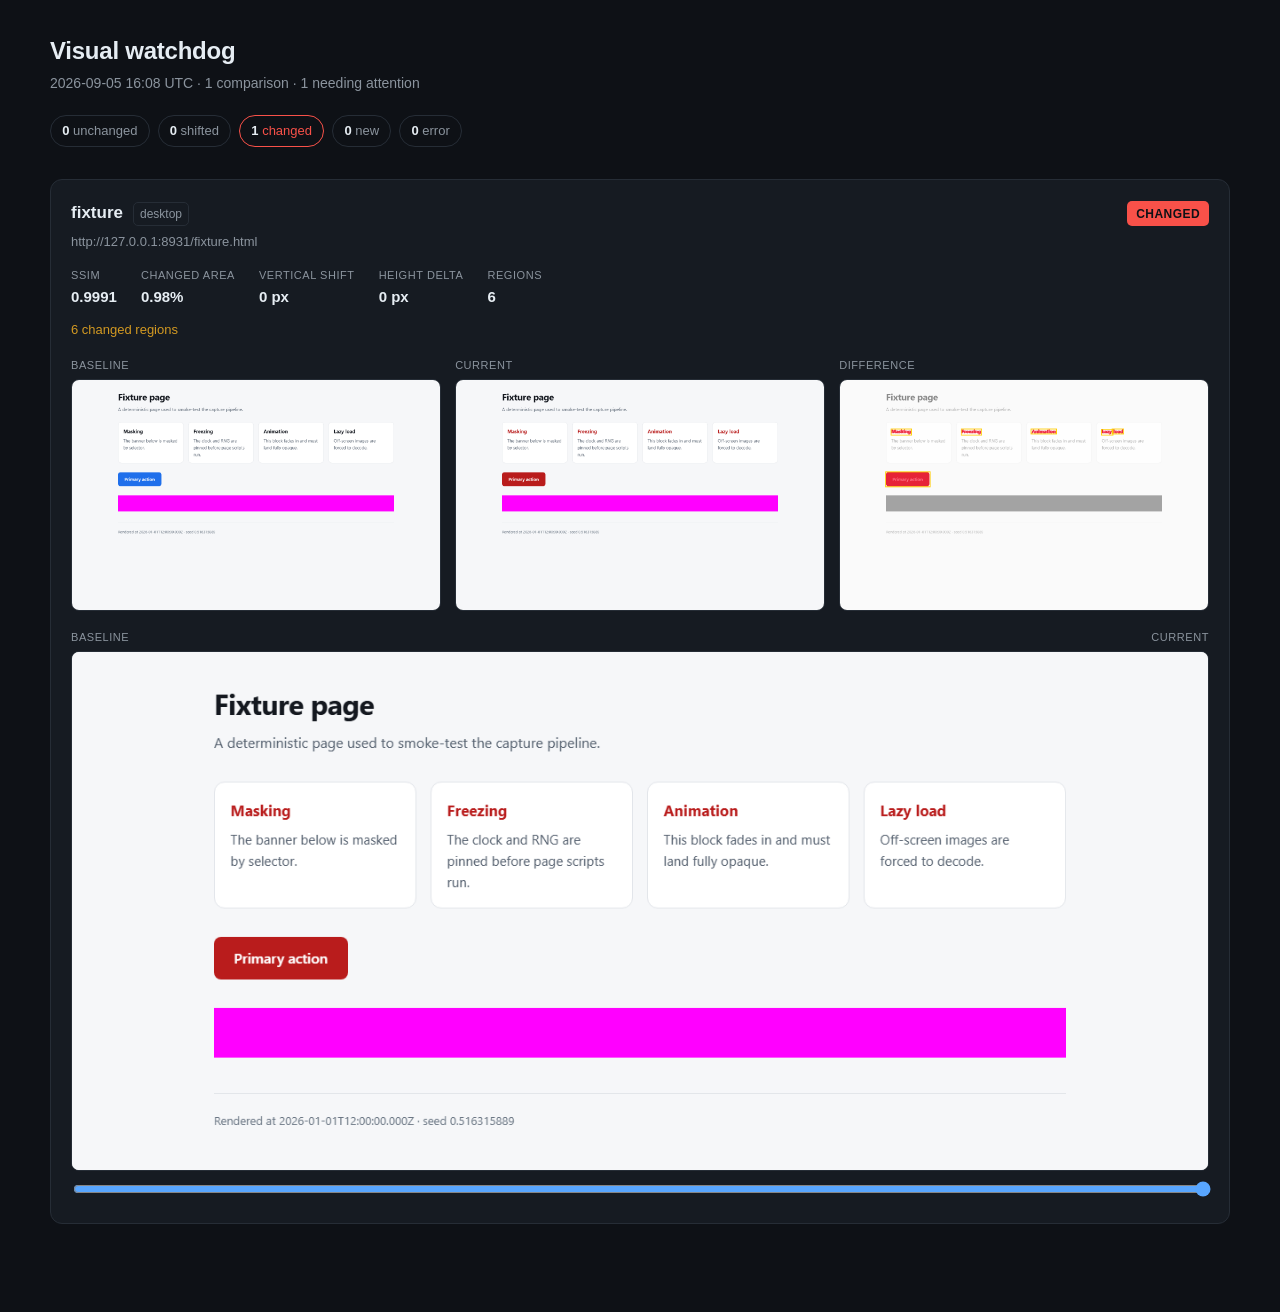
==== docs/index.html @ a8039065 "Add visual-watchdog: screenshot pages and report real visual changes." ====
<!doctype html>
<html lang="en">
<head>
<meta charset="utf-8">
<meta name="viewport" content="width=device-width, initial-scale=1">
<title>Visual watchdog report</title>
<style>
  :root {
    --bg: #0e1116;
    --card: #161b22;
    --line: #262d36;
    --text: #e6edf3;
    --dim: #8b949e;
    --pass: #3fb950;
    --shifted: #d29922;
    --changed: #f85149;
    --new: #58a6ff;
    --error: #bc8cff;
  }
  * { box-sizing: border-box; }
  body {
    margin: 0;
    padding: 2rem 1.25rem 4rem;
    background: var(--bg);
    color: var(--text);
    font: 15px/1.55 ui-sans-serif, -apple-system, "Segoe UI", Roboto, sans-serif;
  }
  .wrap { max-width: 1180px; margin: 0 auto; }
  h1 { margin: 0 0 .25rem; font-size: 1.5rem; letter-spacing: -.01em; }
  .meta { margin: 0 0 1.25rem; color: var(--dim); font-size: .875rem; }
  .tally { display: flex; flex-wrap: wrap; gap: .5rem; padding: 0; margin: 0 0 2rem; list-style: none; }
  .tally li {
    padding: .3rem .7rem; border: 1px solid var(--line); border-radius: 999px;
    font-size: .8125rem; color: var(--dim);
  }
  .tally li b { color: var(--text); font-weight: 600; }
  .tally li.on { border-color: currentColor; }
  .tally .k-unchanged.on { color: var(--pass); }
  .tally .k-shifted.on { color: var(--shifted); }
  .tally .k-changed.on { color: var(--changed); }
  .tally .k-new.on { color: var(--new); }
  .tally .k-error.on { color: var(--error); }

  .card {
    border: 1px solid var(--line); border-radius: 12px; background: var(--card);
    padding: 1.25rem; margin-bottom: 1.5rem;
  }
  .card header { display: flex; align-items: baseline; gap: .6rem; flex-wrap: wrap; }
  .card h2 { margin: 0; font-size: 1.0625rem; font-weight: 600; }
  .vp {
    font-size: .75rem; color: var(--dim); border: 1px solid var(--line);
    border-radius: 5px; padding: .1rem .4rem;
  }
  .badge {
    margin-left: auto; font-size: .75rem; font-weight: 600; text-transform: uppercase;
    letter-spacing: .04em; padding: .2rem .55rem; border-radius: 5px; color: #0e1116;
  }
  .status-pass .badge { background: var(--pass); }
  .status-shifted .badge { background: var(--shifted); }
  .status-changed .badge { background: var(--changed); }
  .status-new .badge { background: var(--new); }
  .status-error .badge { background: var(--error); }

  .url { margin: .35rem 0 .9rem; font-size: .8125rem; }
  .url a { color: var(--dim); text-decoration: none; }
  .url a:hover { color: var(--new); text-decoration: underline; }

  .stats { display: flex; flex-wrap: wrap; gap: 1.5rem; margin: 0 0 .75rem; }
  .stats div { display: flex; flex-direction: column; }
  .stats dt { font-size: .6875rem; text-transform: uppercase; letter-spacing: .05em; color: var(--dim); }
  .stats dd { margin: .1rem 0 0; font-variant-numeric: tabular-nums; font-weight: 600; }
  .note { margin: 0 0 1rem; font-size: .8125rem; color: var(--shifted); }

  .frames { display: grid; grid-template-columns: repeat(auto-fit, minmax(220px, 1fr)); gap: .9rem; }
  figure { margin: 0; }
  figcaption { font-size: .6875rem; text-transform: uppercase; letter-spacing: .05em; color: var(--dim); margin-bottom: .35rem; }
  .frames a { display: block; border: 1px solid var(--line); border-radius: 8px; overflow: hidden; max-height: 340px; }
  .frames img { display: block; width: 100%; }

  .onion { margin-top: 1.1rem; }
  .onion-label { display: flex; justify-content: space-between; font-size: .6875rem; text-transform: uppercase; letter-spacing: .05em; color: var(--dim); margin-bottom: .35rem; }
  .stack { position: relative; border: 1px solid var(--line); border-radius: 8px; overflow: hidden; max-height: 520px; }
  .stack img { display: block; width: 100%; }
  .stack .over { position: absolute; top: 0; left: 0; }
  input[type=range] { width: 100%; margin-top: .6rem; accent-color: var(--new); }
  .empty { color: var(--dim); font-size: .875rem; }
</style>
</head>
<body>
<div class="wrap">
  <h1>Visual watchdog</h1>
  <p class="meta">
    2026-09-05 16:08 UTC &middot; 1 comparison
&middot; 1 needing attention  </p>

  <ul class="tally">
    <li class="k-unchanged"><b>0</b> unchanged</li>
    <li class="k-shifted"><b>0</b> shifted</li>
    <li class="k-changed on"><b>1</b> changed</li>
    <li class="k-new"><b>0</b> new</li>
    <li class="k-error"><b>0</b> error</li>
  </ul>

  <section class="card status-changed">
    <header>
      <h2>fixture</h2>
      <span class="vp">desktop</span>
      <span class="badge">changed</span>
    </header>
    <p class="url"><a href="http://127.0.0.1:8931/fixture.html" target="_blank" rel="noreferrer">http://127.0.0.1:8931/fixture.html</a></p>

    <dl class="stats">
      <div><dt>SSIM</dt><dd>0.9991</dd></div>
      <div><dt>Changed area</dt><dd>0.98%</dd></div>
      <div><dt>Vertical shift</dt><dd>0 px</dd></div>
      <div><dt>Height delta</dt><dd>0 px</dd></div>
      <div><dt>Regions</dt><dd>6</dd></div>
    </dl>
    <p class="note">6 changed regions</p>

    <div class="frames">
      <figure>
        <figcaption>Baseline</figcaption>
        <a href="assets/fixture__desktop__baseline.png" target="_blank"><img src="assets/fixture__desktop__baseline.png" alt="baseline"></a>
      </figure>
      <figure>
        <figcaption>Current</figcaption>
        <a href="assets/fixture__desktop__current.png" target="_blank"><img src="assets/fixture__desktop__current.png" alt="current"></a>
      </figure>
      <figure>
        <figcaption>Difference</figcaption>
        <a href="diffs/fixture__desktop.png" target="_blank"><img src="diffs/fixture__desktop.png" alt="difference"></a>
      </figure>
    </div>

    <div class="onion" data-onion>
      <div class="onion-label"><span>Baseline</span><span>Current</span></div>
      <div class="stack">
        <img src="assets/fixture__desktop__baseline.png" alt="baseline layer">
        <img class="over" src="assets/fixture__desktop__current.png" alt="current layer">
      </div>
      <input type="range" min="0" max="100" value="100" aria-label="Blend between baseline and current">
    </div>
  </section>
</div>

<script>
  for (const box of document.querySelectorAll('[data-onion]')) {
    const slider = box.querySelector('input[type=range]');
    const overlay = box.querySelector('.over');
    const apply = () => { overlay.style.opacity = String(slider.value / 100); };
    slider.addEventListener('input', apply);
    apply();
  }
</script>
</body>
</html>
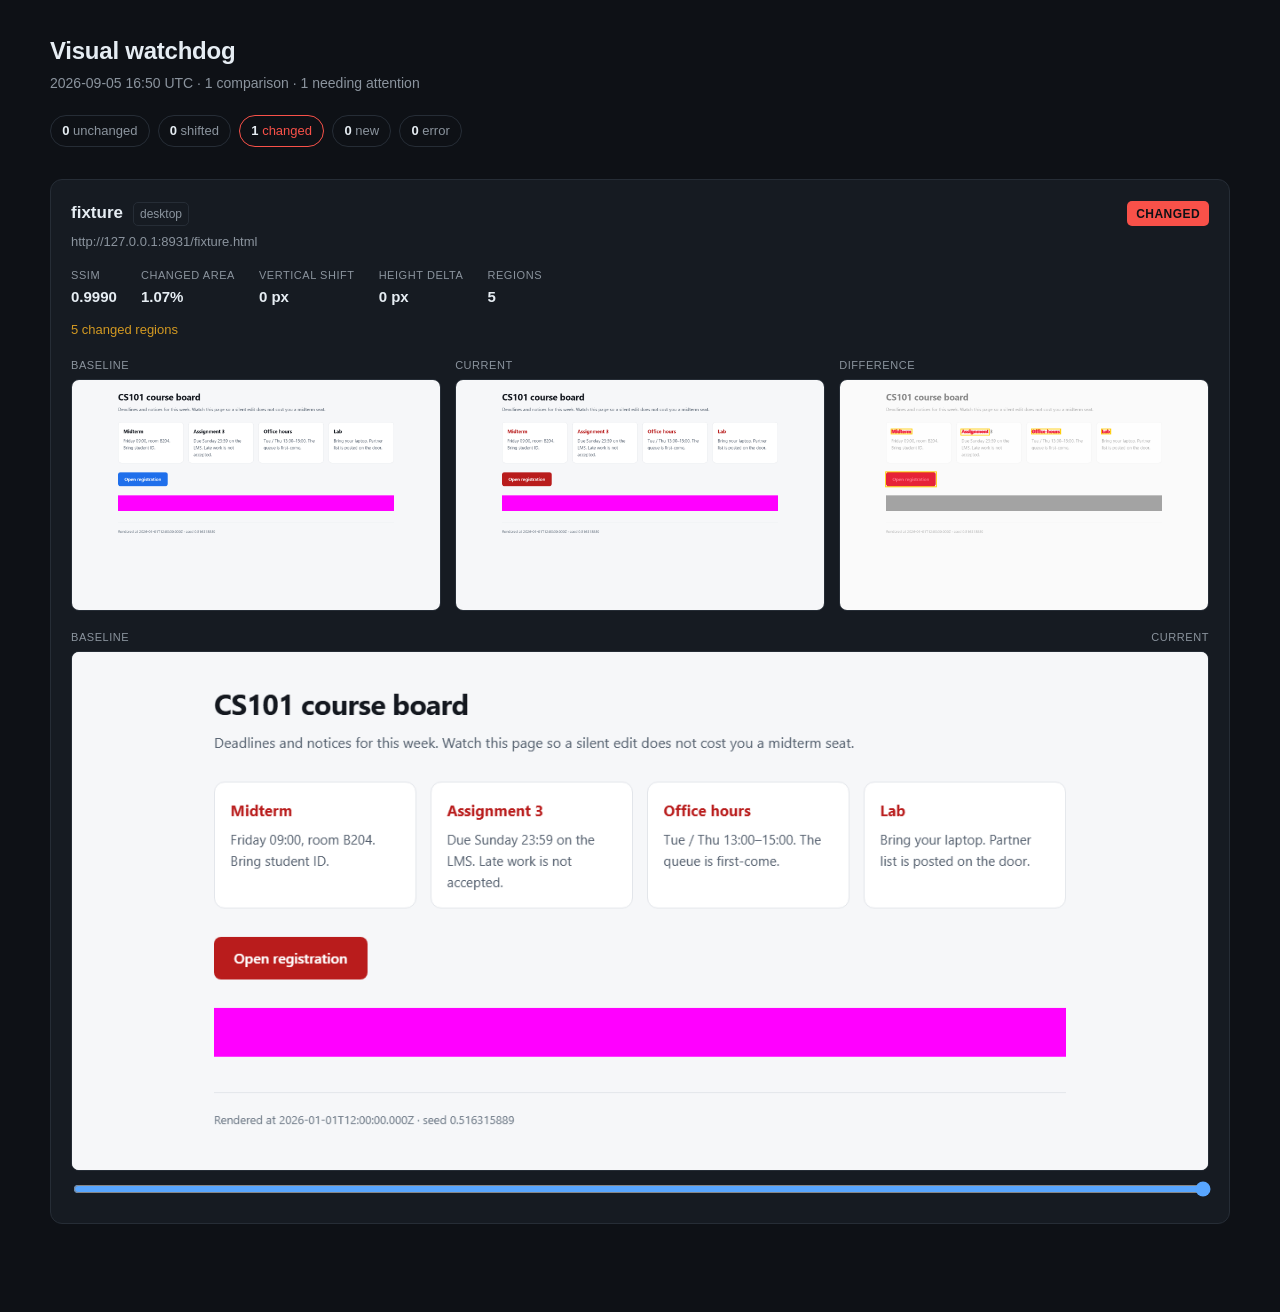
==== commit 7395a259: "Reframe the project around course boards and exam notices." ====
--- a/docs/index.html
+++ b/docs/index.html
@@ -90,7 +90,7 @@
 <div class="wrap">
   <h1>Visual watchdog</h1>
   <p class="meta">
-    2026-09-05 16:08 UTC &middot; 1 comparison
+    2026-09-05 16:50 UTC &middot; 1 comparison
 &middot; 1 needing attention  </p>
 
   <ul class="tally">
@@ -110,13 +110,13 @@
     <p class="url"><a href="http://127.0.0.1:8931/fixture.html" target="_blank" rel="noreferrer">http://127.0.0.1:8931/fixture.html</a></p>
 
     <dl class="stats">
-      <div><dt>SSIM</dt><dd>0.9991</dd></div>
-      <div><dt>Changed area</dt><dd>0.98%</dd></div>
+      <div><dt>SSIM</dt><dd>0.9990</dd></div>
+      <div><dt>Changed area</dt><dd>1.07%</dd></div>
       <div><dt>Vertical shift</dt><dd>0 px</dd></div>
       <div><dt>Height delta</dt><dd>0 px</dd></div>
-      <div><dt>Regions</dt><dd>6</dd></div>
+      <div><dt>Regions</dt><dd>5</dd></div>
     </dl>
-    <p class="note">6 changed regions</p>
+    <p class="note">5 changed regions</p>
 
     <div class="frames">
       <figure>
